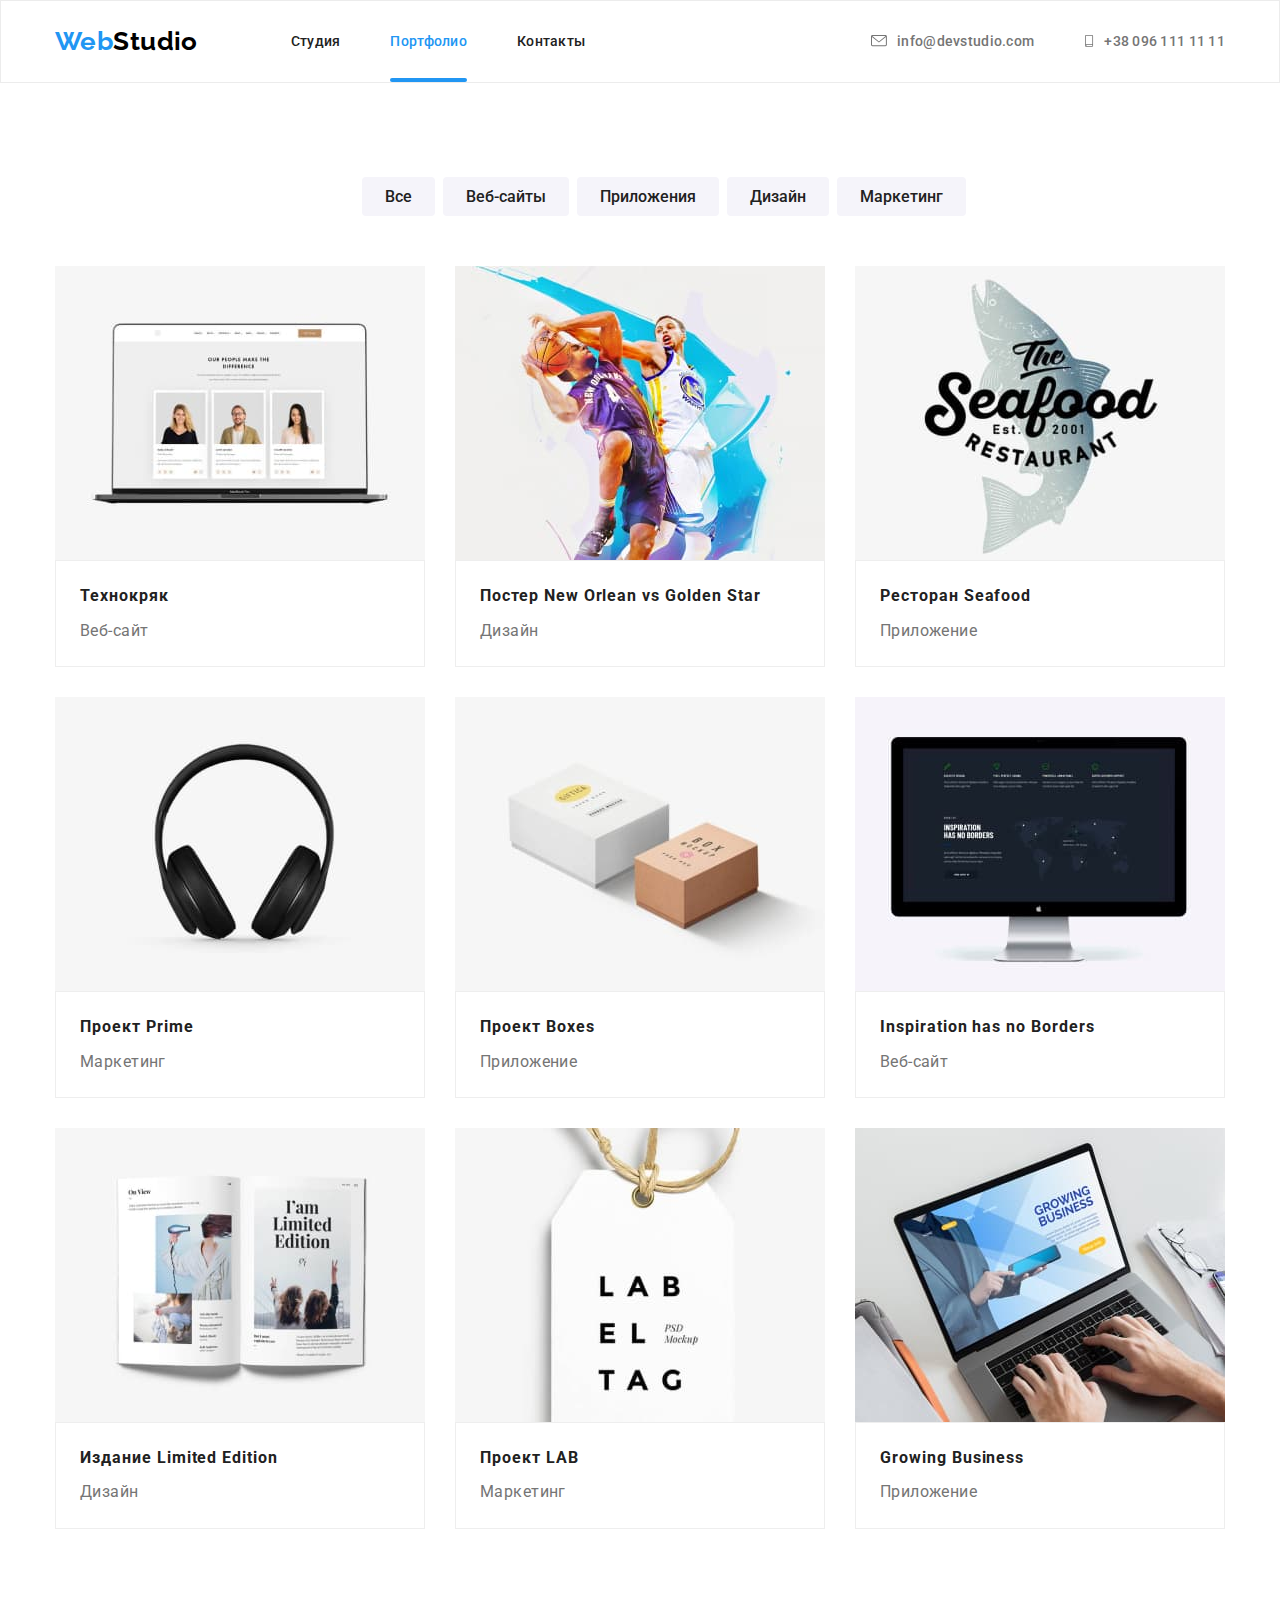
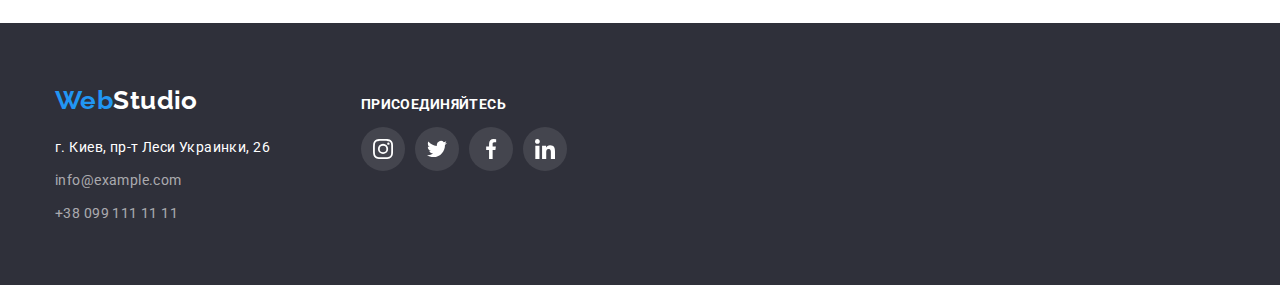
==== portfolio.html @ 551af976 "Драфт №1" ====
<!DOCTYPE html>
<html lang="en">
<head>
    <meta charset="UTF-8">
    <meta name="viewport" content="width=device-width, initial-scale=1.0">
    <title>Портфолио</title>
    <link href="https://fonts.googleapis.com/css2?family=Raleway:wght@700&family=Roboto:wght@400;500;700;900&display=swap" rel="stylesheet">
    <link rel="stylesheet" href="https://cdnjs.cloudflare.com/ajax/libs/modern-normalize/1.0.0/modern-normalize.min.css">
    <link rel="stylesheet" href="./css/common.css">
    <link rel="stylesheet" href="./css/portfolio.css">
</head>
<body>
     <!--Шапка сайта-->
     <header class="page-header portfolio-line">
        <div class="container flexbox">        
            <nav class="navigation">
                <a href="./index.html" class="logo-first">
                    Web<span class="logo-past">Studio</span> 
                 </a>
                <ul class="site-nav list">
                    <li class="site-nav-item"><a href="./index.html" class="link">Студия</a></li>
                    <li class="site-nav-item"><a href="./portfolio.html" class="link current">Портфолио</a></li>
                    <li class="site-nav-item"><a href="" class="link">Контакты</a></li>
                </ul>   
            </nav>
            
            <ul class="contact-info">
                <li class="contact-item">
                    <a href="mailto:info@example.com" class="contact-link">
                     <svg class="icon-mail"> <use href=".\images\icons\symbol-defs.svg#icon-envelope" ></use>
                     </svg> info@devstudio.com
                    </a>
                </li>
                <li class="contact-item">
                    <a href="tel:+380961111111" class="contact-link">
                    <svg class="icon-smartphone"> <use href=".\images\icons\symbol-defs.svg#icon-smartphone" ></use> 
                    </svg> +38 096 111 11 11
                    </a>
                 </li>
            </ul>
        </div>
    
        </header>
<main> 
 
     <section class="section">
    <div class="container"> 
        
        <!--Панель сортировки работ-->
        <ul class="sorter-list">
            <li class="sorter-item"><button type="button" class="btn">Все</button></li>
            <li class="sorter-item"><button type="button" class="btn">Веб-сайты</button></li>
            <li class="sorter-item"><button type="button" class="btn">Приложения</button></li>
            <li class="sorter-item"><button type="button" class="btn">Дизайн</button></li>
            <li class="sorter-item"><button type="button" class="btn">Маркетинг</button></li>
        </ul>

 <!--Примеры работы-->

        <ul class="case-list">
            <li class="case-item">
                <a href="" class="link">
                    <div class="card-overlay">
                        <img src="./images/technokryak.jpg" alt="Страница сайта технокряка" width="370">
                        <p class="text-overlay">Технокряк это современная площадка распространения коронавируса. Компании используют эту платформу для цифрового шпионажа и атак на защищённые сервера конкурентов.
                        </p>
                    </div>
                   <div class="card-content">
                    <h2 class="case-title link">Технокряк</h2>
                    <p class="case-text link">Веб-сайт</p>
                   </div>
                </a>
            </li>

            <li class="case-item">
                <a href="" class="link">
                    <div class="card-overlay">
                    <img src="./images/neworlean.jpg" alt="Два баскетболиста" width="370">
                    <p class="text-overlay">Технокряк это современная площадка распространения коронавируса. Компании используют эту платформу для цифрового шпионажа и атак на защищённые сервера конкурентов.
                    </p>
                    </div>
                    <div class="card-content">
                    <h2 class="case-title link">Постер New Orlean vs Golden Star</h2>
                    <p class="case-text link">Дизайн</p>
                 </div>
                </a>
            </li>

            <li class="case-item">
                <a href="" class="link">
                    <div class="card-overlay">
                    <img src="./images/seafood.jpg" alt="Логотип ресторана Seefood" width="370">
                    <p class="text-overlay">Технокряк это современная площадка распространения коронавируса. Компании используют эту платформу для цифрового шпионажа и атак на защищённые сервера конкурентов.
                    </p>
                    </div>
                    <div class="card-content">
                    <h2 class="case-title link">Ресторан Seafood</h2>
                    <p class="case-text link">Приложение</p>
                    </div>
                </a>
            </li>

            <li class="case-item">
                <a href="" class="link">
                    <div class="card-overlay">
                    <img src="./images/prime.jpg" alt="Наушники" width="370">
                    <p class="text-overlay">Технокряк это современная площадка распространения коронавируса. Компании используют эту платформу для цифрового шпионажа и атак на защищённые сервера конкурентов.
                    </p>
                    </div>
                    <div class="card-content">
                        <h2 class="case-title link">Проект Prime</h2>
                        <p class="case-text link">Маркетинг</p>
                    </div>
                
                </a>
            </li>

            <li class="case-item">
                <a href="" class="link">
                    <div class="card-overlay">
                    <img src="./images/boxes.jpg" alt="Две упаковки" width="370">
                    <p class="text-overlay">Технокряк это современная площадка распространения коронавируса. Компании используют эту платформу для цифрового шпионажа и атак на защищённые сервера конкурентов.
                    </p>
                    </div>
                    <div class="card-content">
                    <h2 class="case-title link">Проект Boxes</h2>
                    <p class="case-text link">Приложение</p>
                    </div>
                </a>
            </li>    

            <li class="case-item">
                <a href="" class="link">
                    <div class="card-overlay">
                    <img src="./images/noborders.jpg" alt="Монитор и демонстрация сайта" width="370">
                    <p class="text-overlay">Технокряк это современная площадка распространения коронавируса. Компании используют эту платформу для цифрового шпионажа и атак на защищённые сервера конкурентов.
                    </p>
                    </div>
                    <div class="card-content">
                    <h2 class="case-title link">Inspiration has no Borders</h2>
                    <p class="case-text link">Веб-сайт</p>
                    </div>
                </a>
            </li>   
                
            <li class="case-item">
                <a href="" class="link">
                    <div class="card-overlay">
                    <img src="./images/limitededition.jpg" alt="Наушники" width="370">
                    <p class="text-overlay">Технокряк это современная площадка распространения коронавируса. Компании используют эту платформу для цифрового шпионажа и атак на защищённые сервера конкурентов.
                    </p>
                    </div>
                   <div class="card-content">
                    <h2 class="case-title link">Издание Limited Edition</h2>
                    <p class="case-text link">Дизайн</p>
                   </div>
                </a>
            </li>  

            <li class="case-item">
                <a href="" class="link">
                    <div class="card-overlay">
                    <img src="./images/lab.jpg" alt="Прайс тэг" width="370">
                    <p class="text-overlay">Технокряк это современная площадка распространения коронавируса. Компании используют эту платформу для цифрового шпионажа и атак на защищённые сервера конкурентов.
                    </p>
                    </div>
                  <div class="card-content">
                    <h2 class="case-title link">Проект LAB</h2>
                    <p class="case-text link">Маркетинг</p>
                  </div>
                </a>
            </li>        

            <li class="case-item">
                <a href="" class="link">
                    <div class="card-overlay">
                    <img src="./images/gb.jpg" alt="Ноутбук и главная страница сайта" width="370">
                    <p class="text-overlay">Технокряк это современная площадка распространения коронавируса. Компании используют эту платформу для цифрового шпионажа и атак на защищённые сервера конкурентов.
                    </p>
                    </div>
                    <div class="card-content">
                        <h2 class="case-title link">Growing Business</h2>
                        <p class="case-text link">Приложение</p>
                    </div>
                
                </a>
            </li>
        </ul>
    </div>
   
    </section>
</main>
 
  <!--Футер-->
  <footer class="footer"> 
        
    <div class="container footer-container"> 
        <div class="adress-box">
            <a href="./index.html" class="logo-first">
                Web<span class="logo-past-footer">Studio</span> 
            </a>    
            <address>
               <p class="adress-text">г. Киев, пр-т Леси Украинки, 26</p> 
                <a href="mailto:info@example.com" class="footer-contact-link">info@example.com</a>
                <a href="tel:+380991111111" class="footer-contact-link tel">+38 099 111 11 11</a>
            </address>
        </div>


        <div class="follow">
            <p class="follow-title">Присоединяйтесь</p>
            <ul class="follow-list list">
                <li class="follow-item">
                    <a href="" class="sn-footer" aria-label="Инстаграм">
                        <svg class="icon-footer">
                            <use href="./images/icons/symbol-defs.svg#icon-instagram-2"></use>
                        </svg>
                    </a>
                </li>
                <li class="follow-item">
                    <a href="" class="sn-footer" aria-label="Твиттер">
                        <svg class="icon-footer">
                            <use href="./images/icons/symbol-defs.svg#icon-twitter-1"></use>
                        </svg>
                    </a>
                </li>
                <li class="follow-item">
                    <a href="" class="sn-footer" aria-label="Фейсбук">
                        <svg class="icon-footer">
                            <use href="./images/icons/symbol-defs.svg#icon-facebook-1"></use>
                        </svg>
                    </a>
                </li>
                <li class="follow-item">
                    <a href="" class="sn-footer" aria-label="Линкедин">
                        <svg class="icon-footer">
                            <use href="./images/icons/symbol-defs.svg#icon-linkedin-1"></use>
                        </svg>
                    </a>
                </li>
            </ul>
        </div>



    </div>

    </footer>
</body>
</html>
---- css/common.css ----
:root {
    --primary-text-color:#757575;
    --title-text-color:#212121;
    --footer-contact-text-color:rgba(255, 255, 255, 0.6);
    --accent-color:#2196F3;
    --primary-white-color:#ffffff;
    --secondary-gray-color:#F5F4FA;
    --secondary-darkgray-color:#2F303A;
    --icon-gray-color:#AFB1B8;
 }

body {
    background-color: var(--primary-white-color);
    color: var(--primary-text-color);
    font-family: Roboto, sans-serif;
    font-weight: 400;
    font-size: 14px;
    line-height: 1.7;
    letter-spacing: 0.03em;
 } 

ul {
    list-style: none;
 }

.container {
   padding-left: 15px;
   padding-right: 15px;
   width: 1200px;
   margin-left: auto;
   margin-right: auto;
  /*  outline: 2px solid tomato; */
   
}

.list {
   margin: 0;
   padding: 0;
}

/* Логотип */
.logo-first {
    margin-right: 93px ;
    color:var(--accent-color);
    font-family: Raleway, sans-serif;
    font-weight: 700;
    font-size: 26px;
    line-height: 1.2; 
    text-decoration: none;
 }
 .logo-past {
     color: #000000;
 }

 .logo-past-footer {
    color:var(--primary-white-color);
 }


 /* Навигация */

 .site-nav .link {
   display: flex;
   color: var(--title-text-color);
   padding-top: 32px;
   padding-bottom: 32px;


  font-weight: 500;
  font-size: 14px;
  line-height: 1.2;
  letter-spacing: 0.02em;
  text-decoration: none;
  position: relative;
 
  transition-property: color;
  transition-duration: 250ms;
  transition-timing-function: cubic-bezier(0.4, 0, 0.2, 1);

 }

 .site-nav .current:after {
    content: "";
    position: absolute;
    bottom: 0px;
    left: 0;
    width: 100%;
    height: 4px;
    border-radius: 2px;
    background-color: var(--accent-color);
 }

 .site-nav {
    display: flex;
 }

 .site-nav-item:not(:last-child) {
    margin-right: 50px;
 }

 .navigation {
    display: flex;
    align-items: center;
    margin-right: auto;
 }

 .flexbox {
    display: flex;
    
 }

 .page-header .flexbox {
   align-items: center;
   justify-content: flex-end;
 }


 .site-nav .current {
   color: var(--accent-color);
 } 



 .site-nav .link:hover,
 .site-nav .link:focus, 
 .footer-contact-link:hover,
 .footer-contact-link:focus, 
 .contact-link:hover,
 .contact-link:focus {
    color: var(--accent-color);
 }

  
 /* Контакты */

 .contact-info {
    display: flex;
    padding-left: 0;
    margin: 0;
 }

 .contact-item:not(:last-child) {
   margin-right: 50px;
}

 .contact-link {
    display: flex;
    align-items: center;
    color: var(--primary-text-color);
   
  
    font-weight: 500;
    font-size: 14px;
    line-height: 1.2;
    letter-spacing: 0.02em;
    text-decoration: none;

    transition-property: color;
    transition-duration: 250ms;
    transition-timing-function: cubic-bezier(0.4, 0, 0.2, 1);
 }

 .icon-mail, .icon-smartphone {
   display: block;
   margin-right: 10px;
   background-size: contain;
   background-position: center;
 }

 .icon-mail, .icon-smartphone {
    fill:currentColor;
 }

 .icon-mail {
    width: 16px;
    height: 12px;
 }

 .icon-smartphone {
    width: 10px;
    height: 12px;
 }

img {
   display: block;
}
  
 /* Футер */

.footer .logo-first {
   display: flex;
   margin-top: 0;
   margin-bottom: 20px;
}

 .footer {
      padding-top: 60px;
      padding-bottom: 60px;
      background: var(--secondary-darkgray-color);
 }

 .footer-container {
   display: flex;
   justify-content: flex-start;
   align-items: baseline;
 }


 .adress-box {
    margin-right: 70px;
 }
 
 .footer-contact-link {
    display: flex;
    margin-top: 0;
    margin-bottom: 9px;
    color: var(--footer-contact-text-color);
    font-weight: 400;
    font-size: 14px;
    text-decoration: none;
    font-style: normal;

    transition-property: color;
    transition-duration: 250ms;
    transition-timing-function: cubic-bezier(0.4, 0, 0.2, 1);

 }
 
 .tel {
   margin-bottom: 0;
 }

 .adress-text {
     margin-top: 0;
     margin-bottom: 9px;
     color: var(--primary-white-color);
     font-weight: 400;
     font-size: 14px;  
     font-style: normal;
 }   


 .follow-title {
   font-weight: 700;
   font-size: 14px;
   line-height: 1.14;
   text-transform: uppercase;
 
   color: var(--primary-white-color);
 }
 
 .follow-list {
   display: flex;
 }
 
 .follow-item:not(:last-child) {
   margin-right: 10px;
}
 
 .sn-footer {
   display: flex;
   width: 44px;
   height: 44px;
   border-radius: 50%;
 
   justify-content: center;
   align-items: center;
 
   background-color: rgba(255, 255, 255, 0.1);
   color: var(--primary-white-color);

   transition-property: background-color;
   transition-duration: 250ms;
   transition-timing-function: cubic-bezier(0.4, 0, 0.2, 1);
 }
 
 .icon-footer {
   width: 20px;
   height: 20px;
   fill: currentColor;
 }
 
 .sn-footer:hover,
 .sn-footer:focus {
   background-color: var(--accent-color);
 }
---- css/portfolio.css ----
.link {
    text-decoration: none;
}

.portfolio-line {
    border: 1px solid #ECECEC
}

.section {
    padding-bottom: 94px;
    padding-top: 94px;
}

/* Кнопки */

.btn {
    background-color: var(--secondary-gray-color);
    color: var(--title-text-color);
    padding: 6px 22px;
    border-radius: 4px;
    border: 1px solid transparent;


    font-weight: 500;
    font-size: 16px;
    line-height: 1.6;

    transition: box-shadow 250ms cubic-bezier(0.4, 0, 0.2, 1),
    background-color 250ms cubic-bezier(0.4, 0, 0.2, 1),
    color 250ms cubic-bezier(0.4, 0, 0.2, 1);
}


.btn:hover,
.btn:focus {
    background-color: var(--accent-color);
    color: var(--primary-white-color);

    font-weight: 500;
    font-size: 16px;
    line-height: 1.6;

    box-shadow: 0px 3px 1px rgba(0, 0, 0, 0.1), 
    0px 1px 2px rgba(0, 0, 0, 0.08), 
    0px 2px 2px rgba(0, 0, 0, 0.12);
}

.sorter-list {
    display: flex;
    margin-top: 0;
    margin-bottom: 50px;
    justify-content: center;
}

.sorter-item {
    margin-left: 8px;
}

/* Примеры работ */

.case-list {
    display: flex;
    flex-wrap: wrap;
    margin: 0;
    padding-left: 0;
    padding-top: 0;
    padding-bottom: 0;
}

.case-item {
    width: calc((100% - 60px) / 3);
    margin-right: 30px;
    margin-bottom: 0px;

    transition-property: box-shadow;
    transition-duration: 250ms;
    transition-timing-function: cubic-bezier(0.4, 0, 0.2, 1);
}

.case-item:nth-child(3n) {
    margin-right: 0;
  }

 .case-item:nth-child(-n + 6) {
     margin-bottom: 30px;
}


 .case-item:hover,
 .case-item:focus {
    box-shadow: 0px 1px 1px rgba(0, 0, 0, 0.12), 
    0px 4px 4px rgba(0, 0, 0, 0.06), 
    1px 4px 6px rgba(0, 0, 0, 0.16);
}

 .case-title {
    margin-top: 0;
    margin-bottom: 4px;
    color: var(--title-text-color);

    font-weight: 700;
    font-size: 16px;
    line-height: 1.9;
    letter-spacing: 0.06em;
}

 .case-text {
    margin-top: 0;
    margin-bottom: 0;
    color: var(--primary-text-color);

    font-weight: 400;
    font-size: 16px;
    line-height: 1.9;
}

 .card-content {
    padding-top: 20px;
    padding-left: 24px;
    padding-bottom: 20px;
    padding-right: 24px;
    border: 1px solid #EEEEEE;
    
}

 .card-overlay {
    position: relative;
    overflow: hidden;
}
  
  .text-overlay {
    position: absolute;
    display: flex;
    bottom: 0;
    left: 0;
    width: 100%;
    height: 100%;

  
    margin: 0;
    padding: 0 24px;
  
    font-weight: 400;
    font-size: 18px;
    line-height: 1.55;
  
    justify-content: center;
    align-items: center;
  
    background-color: rgba(33, 150, 243, 0.9);
    color: var(--primary-white-color);
    transform: translateY(100%);
    transition: transform 250ms cubic-bezier(0.4, 0, 0.2, 1);
}
 
  .case-item:hover .text-overlay {
    transform: translateY(0);
    transition: transform 250ms cubic-bezier(0.4, 0, 0.2, 1);
}
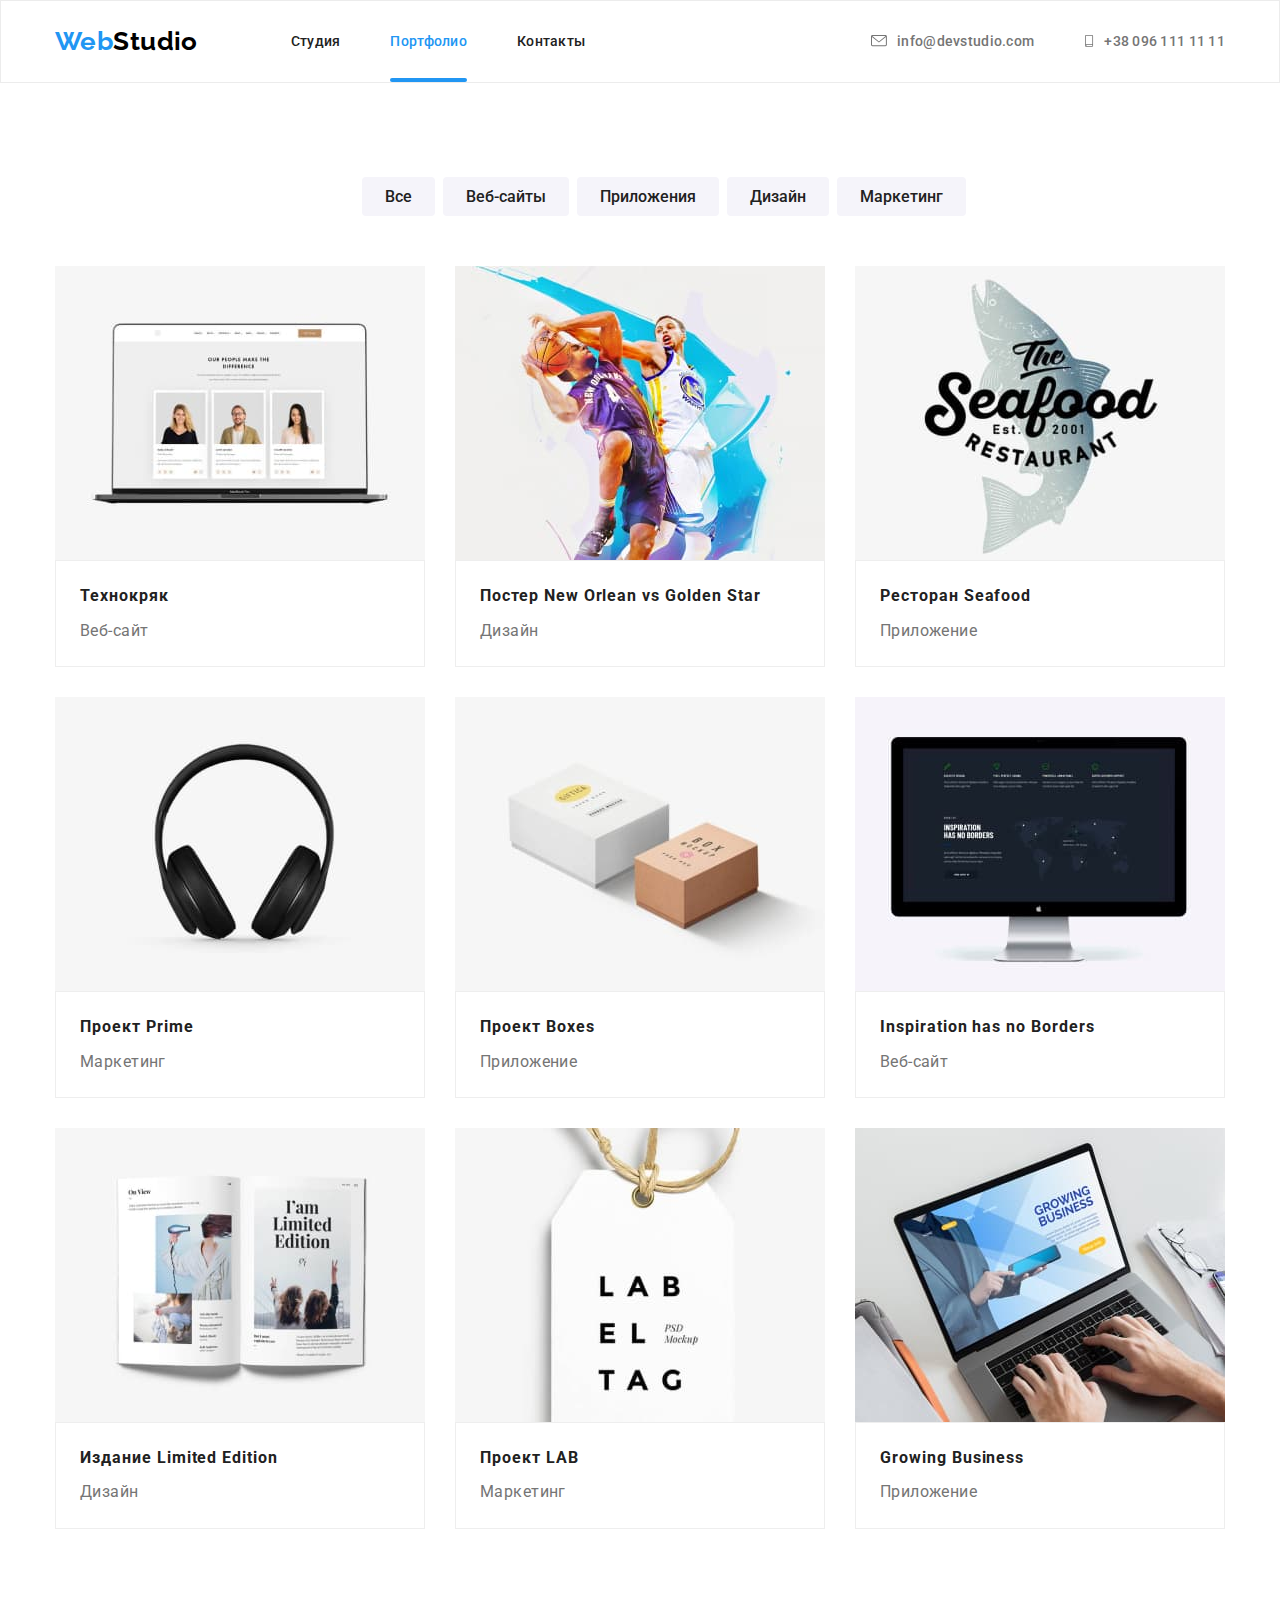
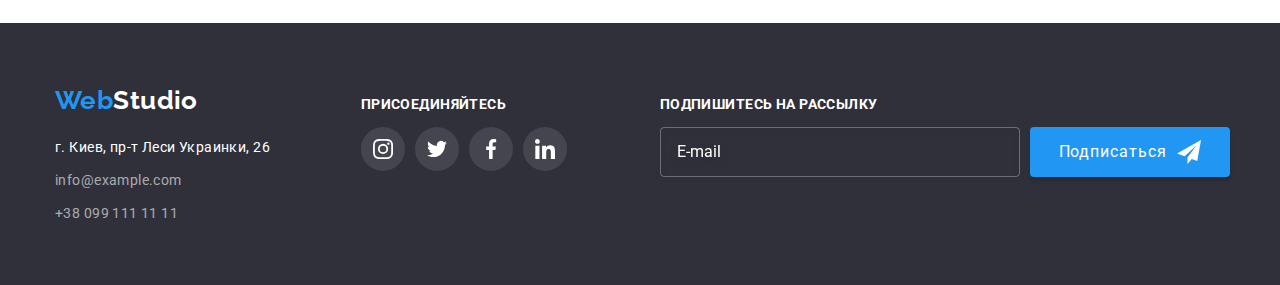
==== commit dcde07f4: "3" ====
--- a/portfolio.html
+++ b/portfolio.html
@@ -1,250 +1,353 @@
 <!DOCTYPE html>
 <html lang="en">
-<head>
-    <meta charset="UTF-8">
-    <meta name="viewport" content="width=device-width, initial-scale=1.0">
+  <head>
+    <meta charset="UTF-8" />
+    <meta name="viewport" content="width=device-width, initial-scale=1.0" />
     <title>Портфолио</title>
-    <link href="https://fonts.googleapis.com/css2?family=Raleway:wght@700&family=Roboto:wght@400;500;700;900&display=swap" rel="stylesheet">
-    <link rel="stylesheet" href="https://cdnjs.cloudflare.com/ajax/libs/modern-normalize/1.0.0/modern-normalize.min.css">
-    <link rel="stylesheet" href="./css/common.css">
-    <link rel="stylesheet" href="./css/portfolio.css">
-</head>
-<body>
-     <!--Шапка сайта-->
-     <header class="page-header portfolio-line">
-        <div class="container flexbox">        
-            <nav class="navigation">
-                <a href="./index.html" class="logo-first">
-                    Web<span class="logo-past">Studio</span> 
-                 </a>
-                <ul class="site-nav list">
-                    <li class="site-nav-item"><a href="./index.html" class="link">Студия</a></li>
-                    <li class="site-nav-item"><a href="./portfolio.html" class="link current">Портфолио</a></li>
-                    <li class="site-nav-item"><a href="" class="link">Контакты</a></li>
-                </ul>   
-            </nav>
-            
-            <ul class="contact-info">
-                <li class="contact-item">
-                    <a href="mailto:info@example.com" class="contact-link">
-                     <svg class="icon-mail"> <use href=".\images\icons\symbol-defs.svg#icon-envelope" ></use>
-                     </svg> info@devstudio.com
-                    </a>
-                </li>
-                <li class="contact-item">
-                    <a href="tel:+380961111111" class="contact-link">
-                    <svg class="icon-smartphone"> <use href=".\images\icons\symbol-defs.svg#icon-smartphone" ></use> 
-                    </svg> +38 096 111 11 11
-                    </a>
-                 </li>
-            </ul>
+    <link
+      href="https://fonts.googleapis.com/css2?family=Raleway:wght@700&family=Roboto:wght@400;500;700;900&display=swap"
+      rel="stylesheet"
+    />
+    <link
+      rel="stylesheet"
+      href="https://cdnjs.cloudflare.com/ajax/libs/modern-normalize/1.0.0/modern-normalize.min.css"
+    />
+    <link rel="stylesheet" href="./css/common.css" />
+    <link rel="stylesheet" href="./css/portfolio.css" />
+  </head>
+  <body>
+    <!--Шапка сайта-->
+    <header class="page-header portfolio-line">
+      <div class="container flexbox">
+        <nav class="navigation">
+          <a href="./index.html" class="logo-first">
+            Web<span class="logo-past">Studio</span>
+          </a>
+          <ul class="site-nav list">
+            <li class="site-nav-item">
+              <a href="./index.html" class="link">Студия</a>
+            </li>
+            <li class="site-nav-item">
+              <a href="./portfolio.html" class="link current">Портфолио</a>
+            </li>
+            <li class="site-nav-item"><a href="" class="link">Контакты</a></li>
+          </ul>
+        </nav>
+
+        <ul class="contact-info">
+          <li class="contact-item">
+            <a href="mailto:info@example.com" class="contact-link">
+              <svg class="icon-mail">
+                <use href=".\images\icons\symbol-defs.svg#icon-envelope"></use>
+              </svg>
+              info@devstudio.com
+            </a>
+          </li>
+          <li class="contact-item">
+            <a href="tel:+380961111111" class="contact-link">
+              <svg class="icon-smartphone">
+                <use
+                  href=".\images\icons\symbol-defs.svg#icon-smartphone"
+                ></use>
+              </svg>
+              +38 096 111 11 11
+            </a>
+          </li>
+        </ul>
+      </div>
+    </header>
+    <main>
+      <section class="section">
+        <div class="container">
+          <!--Панель сортировки работ-->
+          <ul class="sorter-list">
+            <li class="sorter-item">
+              <button type="button" class="btn">Все</button>
+            </li>
+            <li class="sorter-item">
+              <button type="button" class="btn">Веб-сайты</button>
+            </li>
+            <li class="sorter-item">
+              <button type="button" class="btn">Приложения</button>
+            </li>
+            <li class="sorter-item">
+              <button type="button" class="btn">Дизайн</button>
+            </li>
+            <li class="sorter-item">
+              <button type="button" class="btn">Маркетинг</button>
+            </li>
+          </ul>
+
+          <!--Примеры работы-->
+
+          <ul class="case-list">
+            <li class="case-item">
+              <a href="" class="case-link link">
+                <div class="card-overlay">
+                  <img
+                    src="./images/technokryak.jpg"
+                    alt="Страница сайта технокряка"
+                    width="370"
+                  />
+                  <p class="text-overlay">
+                    Технокряк это современная площадка распространения
+                    коронавируса. Компании используют эту платформу для
+                    цифрового шпионажа и атак на защищённые сервера конкурентов.
+                  </p>
+                </div>
+                <div class="card-content">
+                  <h2 class="case-title link">Технокряк</h2>
+                  <p class="case-text link">Веб-сайт</p>
+                </div>
+              </a>
+            </li>
+
+            <li class="case-item">
+              <a href="" class="case-link link">
+                <div class="card-overlay">
+                  <img
+                    src="./images/neworlean.jpg"
+                    alt="Два баскетболиста"
+                    width="370"
+                  />
+                  <p class="text-overlay">
+                    Технокряк это современная площадка распространения
+                    коронавируса. Компании используют эту платформу для
+                    цифрового шпионажа и атак на защищённые сервера конкурентов.
+                  </p>
+                </div>
+                <div class="card-content">
+                  <h2 class="case-title link">
+                    Постер New Orlean vs Golden Star
+                  </h2>
+                  <p class="case-text link">Дизайн</p>
+                </div>
+              </a>
+            </li>
+
+            <li class="case-item">
+              <a href="" class="case-link link">
+                <div class="card-overlay">
+                  <img
+                    src="./images/seafood.jpg"
+                    alt="Логотип ресторана Seefood"
+                    width="370"
+                  />
+                  <p class="text-overlay">
+                    Технокряк это современная площадка распространения
+                    коронавируса. Компании используют эту платформу для
+                    цифрового шпионажа и атак на защищённые сервера конкурентов.
+                  </p>
+                </div>
+                <div class="card-content">
+                  <h2 class="case-title link">Ресторан Seafood</h2>
+                  <p class="case-text link">Приложение</p>
+                </div>
+              </a>
+            </li>
+
+            <li class="case-item">
+              <a href="" class="case-link link">
+                <div class="card-overlay">
+                  <img src="./images/prime.jpg" alt="Наушники" width="370" />
+                  <p class="text-overlay">
+                    Технокряк это современная площадка распространения
+                    коронавируса. Компании используют эту платформу для
+                    цифрового шпионажа и атак на защищённые сервера конкурентов.
+                  </p>
+                </div>
+                <div class="card-content">
+                  <h2 class="case-title link">Проект Prime</h2>
+                  <p class="case-text link">Маркетинг</p>
+                </div>
+              </a>
+            </li>
+
+            <li class="case-item">
+              <a href="" class="case-link link">
+                <div class="card-overlay">
+                  <img
+                    src="./images/boxes.jpg"
+                    alt="Две упаковки"
+                    width="370"
+                  />
+                  <p class="text-overlay">
+                    Технокряк это современная площадка распространения
+                    коронавируса. Компании используют эту платформу для
+                    цифрового шпионажа и атак на защищённые сервера конкурентов.
+                  </p>
+                </div>
+                <div class="card-content">
+                  <h2 class="case-title link">Проект Boxes</h2>
+                  <p class="case-text link">Приложение</p>
+                </div>
+              </a>
+            </li>
+
+            <li class="case-item">
+              <a href="" class="case-link link">
+                <div class="card-overlay">
+                  <img
+                    src="./images/noborders.jpg"
+                    alt="Монитор и демонстрация сайта"
+                    width="370"
+                  />
+                  <p class="text-overlay">
+                    Технокряк это современная площадка распространения
+                    коронавируса. Компании используют эту платформу для
+                    цифрового шпионажа и атак на защищённые сервера конкурентов.
+                  </p>
+                </div>
+                <div class="card-content">
+                  <h2 class="case-title link">Inspiration has no Borders</h2>
+                  <p class="case-text link">Веб-сайт</p>
+                </div>
+              </a>
+            </li>
+
+            <li class="case-item">
+              <a href="" class="case-link link">
+                <div class="card-overlay">
+                  <img
+                    src="./images/limitededition.jpg"
+                    alt="Наушники"
+                    width="370"
+                  />
+                  <p class="text-overlay">
+                    Технокряк это современная площадка распространения
+                    коронавируса. Компании используют эту платформу для
+                    цифрового шпионажа и атак на защищённые сервера конкурентов.
+                  </p>
+                </div>
+                <div class="card-content">
+                  <h2 class="case-title link">Издание Limited Edition</h2>
+                  <p class="case-text link">Дизайн</p>
+                </div>
+              </a>
+            </li>
+
+            <li class="case-item">
+              <a href="" class="case-link link">
+                <div class="card-overlay">
+                  <img src="./images/lab.jpg" alt="Прайс тэг" width="370" />
+                  <p class="text-overlay">
+                    Технокряк это современная площадка распространения
+                    коронавируса. Компании используют эту платформу для
+                    цифрового шпионажа и атак на защищённые сервера конкурентов.
+                  </p>
+                </div>
+                <div class="card-content">
+                  <h2 class="case-title link">Проект LAB</h2>
+                  <p class="case-text link">Маркетинг</p>
+                </div>
+              </a>
+            </li>
+
+            <li class="case-item">
+              <a href="" class="case-link link">
+                <div class="card-overlay">
+                  <img
+                    src="./images/gb.jpg"
+                    alt="Ноутбук и главная страница сайта"
+                    width="370"
+                  />
+                  <p class="text-overlay">
+                    Технокряк это современная площадка распространения
+                    коронавируса. Компании используют эту платформу для
+                    цифрового шпионажа и атак на защищённые сервера конкурентов.
+                  </p>
+                </div>
+                <div class="card-content">
+                  <h2 class="case-title link">Growing Business</h2>
+                  <p class="case-text link">Приложение</p>
+                </div>
+              </a>
+            </li>
+          </ul>
         </div>
-    
-        </header>
-<main> 
- 
-     <section class="section">
-    <div class="container"> 
-        
-        <!--Панель сортировки работ-->
-        <ul class="sorter-list">
-            <li class="sorter-item"><button type="button" class="btn">Все</button></li>
-            <li class="sorter-item"><button type="button" class="btn">Веб-сайты</button></li>
-            <li class="sorter-item"><button type="button" class="btn">Приложения</button></li>
-            <li class="sorter-item"><button type="button" class="btn">Дизайн</button></li>
-            <li class="sorter-item"><button type="button" class="btn">Маркетинг</button></li>
-        </ul>
-
- <!--Примеры работы-->
-
-        <ul class="case-list">
-            <li class="case-item">
-                <a href="" class="link">
-                    <div class="card-overlay">
-                        <img src="./images/technokryak.jpg" alt="Страница сайта технокряка" width="370">
-                        <p class="text-overlay">Технокряк это современная площадка распространения коронавируса. Компании используют эту платформу для цифрового шпионажа и атак на защищённые сервера конкурентов.
-                        </p>
-                    </div>
-                   <div class="card-content">
-                    <h2 class="case-title link">Технокряк</h2>
-                    <p class="case-text link">Веб-сайт</p>
-                   </div>
-                </a>
-            </li>
-
-            <li class="case-item">
-                <a href="" class="link">
-                    <div class="card-overlay">
-                    <img src="./images/neworlean.jpg" alt="Два баскетболиста" width="370">
-                    <p class="text-overlay">Технокряк это современная площадка распространения коронавируса. Компании используют эту платформу для цифрового шпионажа и атак на защищённые сервера конкурентов.
-                    </p>
-                    </div>
-                    <div class="card-content">
-                    <h2 class="case-title link">Постер New Orlean vs Golden Star</h2>
-                    <p class="case-text link">Дизайн</p>
-                 </div>
-                </a>
-            </li>
-
-            <li class="case-item">
-                <a href="" class="link">
-                    <div class="card-overlay">
-                    <img src="./images/seafood.jpg" alt="Логотип ресторана Seefood" width="370">
-                    <p class="text-overlay">Технокряк это современная площадка распространения коронавируса. Компании используют эту платформу для цифрового шпионажа и атак на защищённые сервера конкурентов.
-                    </p>
-                    </div>
-                    <div class="card-content">
-                    <h2 class="case-title link">Ресторан Seafood</h2>
-                    <p class="case-text link">Приложение</p>
-                    </div>
-                </a>
-            </li>
-
-            <li class="case-item">
-                <a href="" class="link">
-                    <div class="card-overlay">
-                    <img src="./images/prime.jpg" alt="Наушники" width="370">
-                    <p class="text-overlay">Технокряк это современная площадка распространения коронавируса. Компании используют эту платформу для цифрового шпионажа и атак на защищённые сервера конкурентов.
-                    </p>
-                    </div>
-                    <div class="card-content">
-                        <h2 class="case-title link">Проект Prime</h2>
-                        <p class="case-text link">Маркетинг</p>
-                    </div>
-                
-                </a>
-            </li>
-
-            <li class="case-item">
-                <a href="" class="link">
-                    <div class="card-overlay">
-                    <img src="./images/boxes.jpg" alt="Две упаковки" width="370">
-                    <p class="text-overlay">Технокряк это современная площадка распространения коронавируса. Компании используют эту платформу для цифрового шпионажа и атак на защищённые сервера конкурентов.
-                    </p>
-                    </div>
-                    <div class="card-content">
-                    <h2 class="case-title link">Проект Boxes</h2>
-                    <p class="case-text link">Приложение</p>
-                    </div>
-                </a>
-            </li>    
-
-            <li class="case-item">
-                <a href="" class="link">
-                    <div class="card-overlay">
-                    <img src="./images/noborders.jpg" alt="Монитор и демонстрация сайта" width="370">
-                    <p class="text-overlay">Технокряк это современная площадка распространения коронавируса. Компании используют эту платформу для цифрового шпионажа и атак на защищённые сервера конкурентов.
-                    </p>
-                    </div>
-                    <div class="card-content">
-                    <h2 class="case-title link">Inspiration has no Borders</h2>
-                    <p class="case-text link">Веб-сайт</p>
-                    </div>
-                </a>
-            </li>   
-                
-            <li class="case-item">
-                <a href="" class="link">
-                    <div class="card-overlay">
-                    <img src="./images/limitededition.jpg" alt="Наушники" width="370">
-                    <p class="text-overlay">Технокряк это современная площадка распространения коронавируса. Компании используют эту платформу для цифрового шпионажа и атак на защищённые сервера конкурентов.
-                    </p>
-                    </div>
-                   <div class="card-content">
-                    <h2 class="case-title link">Издание Limited Edition</h2>
-                    <p class="case-text link">Дизайн</p>
-                   </div>
-                </a>
-            </li>  
-
-            <li class="case-item">
-                <a href="" class="link">
-                    <div class="card-overlay">
-                    <img src="./images/lab.jpg" alt="Прайс тэг" width="370">
-                    <p class="text-overlay">Технокряк это современная площадка распространения коронавируса. Компании используют эту платформу для цифрового шпионажа и атак на защищённые сервера конкурентов.
-                    </p>
-                    </div>
-                  <div class="card-content">
-                    <h2 class="case-title link">Проект LAB</h2>
-                    <p class="case-text link">Маркетинг</p>
-                  </div>
-                </a>
-            </li>        
-
-            <li class="case-item">
-                <a href="" class="link">
-                    <div class="card-overlay">
-                    <img src="./images/gb.jpg" alt="Ноутбук и главная страница сайта" width="370">
-                    <p class="text-overlay">Технокряк это современная площадка распространения коронавируса. Компании используют эту платформу для цифрового шпионажа и атак на защищённые сервера конкурентов.
-                    </p>
-                    </div>
-                    <div class="card-content">
-                        <h2 class="case-title link">Growing Business</h2>
-                        <p class="case-text link">Приложение</p>
-                    </div>
-                
-                </a>
-            </li>
-        </ul>
-    </div>
-   
-    </section>
-</main>
- 
-  <!--Футер-->
-  <footer class="footer"> 
-        
-    <div class="container footer-container"> 
+      </section>
+    </main>
+
+    <!--Футер-->
+    <footer class="footer">
+      <div class="container footer-container">
         <div class="adress-box">
-            <a href="./index.html" class="logo-first">
-                Web<span class="logo-past-footer">Studio</span> 
-            </a>    
-            <address>
-               <p class="adress-text">г. Киев, пр-т Леси Украинки, 26</p> 
-                <a href="mailto:info@example.com" class="footer-contact-link">info@example.com</a>
-                <a href="tel:+380991111111" class="footer-contact-link tel">+38 099 111 11 11</a>
-            </address>
+          <a href="./index.html" class="logo-first">
+            Web<span class="logo-past-footer">Studio</span>
+          </a>
+          <address>
+            <p class="adress-text">г. Киев, пр-т Леси Украинки, 26</p>
+            <a href="mailto:info@example.com" class="footer-contact-link"
+              >info@example.com</a
+            >
+            <a href="tel:+380991111111" class="footer-contact-link tel"
+              >+38 099 111 11 11</a
+            >
+          </address>
         </div>
 
-
         <div class="follow">
-            <p class="follow-title">Присоединяйтесь</p>
-            <ul class="follow-list list">
-                <li class="follow-item">
-                    <a href="" class="sn-footer" aria-label="Инстаграм">
-                        <svg class="icon-footer">
-                            <use href="./images/icons/symbol-defs.svg#icon-instagram-2"></use>
-                        </svg>
-                    </a>
-                </li>
-                <li class="follow-item">
-                    <a href="" class="sn-footer" aria-label="Твиттер">
-                        <svg class="icon-footer">
-                            <use href="./images/icons/symbol-defs.svg#icon-twitter-1"></use>
-                        </svg>
-                    </a>
-                </li>
-                <li class="follow-item">
-                    <a href="" class="sn-footer" aria-label="Фейсбук">
-                        <svg class="icon-footer">
-                            <use href="./images/icons/symbol-defs.svg#icon-facebook-1"></use>
-                        </svg>
-                    </a>
-                </li>
-                <li class="follow-item">
-                    <a href="" class="sn-footer" aria-label="Линкедин">
-                        <svg class="icon-footer">
-                            <use href="./images/icons/symbol-defs.svg#icon-linkedin-1"></use>
-                        </svg>
-                    </a>
-                </li>
-            </ul>
+          <p class="follow-title">Присоединяйтесь</p>
+          <ul class="follow-list list">
+            <li class="follow-item">
+              <a href="" class="sn-footer" aria-label="Инстаграм">
+                <svg class="icon-footer">
+                  <use
+                    href="./images/icons/symbol-defs.svg#icon-instagram-2"
+                  ></use>
+                </svg>
+              </a>
+            </li>
+            <li class="follow-item">
+              <a href="" class="sn-footer" aria-label="Твиттер">
+                <svg class="icon-footer">
+                  <use
+                    href="./images/icons/symbol-defs.svg#icon-twitter-1"
+                  ></use>
+                </svg>
+              </a>
+            </li>
+            <li class="follow-item">
+              <a href="" class="sn-footer" aria-label="Фейсбук">
+                <svg class="icon-footer">
+                  <use
+                    href="./images/icons/symbol-defs.svg#icon-facebook-1"
+                  ></use>
+                </svg>
+              </a>
+            </li>
+            <li class="follow-item">
+              <a href="" class="sn-footer" aria-label="Линкедин">
+                <svg class="icon-footer">
+                  <use
+                    href="./images/icons/symbol-defs.svg#icon-linkedin-1"
+                  ></use>
+                </svg>
+              </a>
+            </li>
+          </ul>
         </div>
 
-
-
-    </div>
-
+        <div class="form-footer-box">
+          <p class="follow-title">Подпишитесь на рассылку</p>
+          <form class="form-footer">
+            <input
+              type="email"
+              name="mail"
+              autocomplete="off"
+              class="form-send"
+              placeholder="E-mail"
+            />
+
+            <button type="submit" class="submit">
+              Подписаться
+              <svg class="icon-send">
+                <use href="./images/icons/symbol-defs.svg#icon-icon-send"></use>
+              </svg>
+            </button>
+          </form>
+        </div>
+      </div>
     </footer>
-</body>
-</html>+  </body>
+</html>
--- a/css/common.css
+++ b/css/common.css
@@ -240,6 +240,10 @@
  }   
 
 
+ .follow {
+    margin-right: 93px;
+ }
+
  .follow-title {
    font-weight: 700;
    font-size: 14px;
@@ -285,3 +289,51 @@
    background-color: var(--accent-color);
  }
 
+/* Форма Футера */
+
+.form-footer-box {
+   display: block;
+ }
+ 
+ .form-footer {
+   display: flex;
+   align-items: center;
+ }
+ 
+ 
+ .icon-send {
+   display: inline-block;
+   width: 24px;
+   height: 24px;
+   margin-left: 10px;
+ 
+   fill: var(--primary-white-color);
+ }
+ 
+ .form-send {
+   display: flex;
+   width: 360px;
+   height: 50px;
+   margin-right: 10px;
+   padding: 15px 16px;
+   border: 1px solid rgba(255, 255, 255, 0.3);
+   filter: drop-shadow(0px 4px 4px rgba(0, 0, 0, 0.15));
+   border-radius: 4px;
+ 
+   align-items: center;
+ 
+   background-color: transparent;
+   color: var(--primary-white-color)
+ }
+ 
+ .form-send::placeholder {
+   font-weight: 400;
+   font-size: 16px;
+   line-height: 1.25;
+ 
+   color: var(--footer-tel-color);
+ }
+ 
+ .form-send:focus {
+   color: var(--primary-white-color);
+ }
--- a/css/portfolio.css
+++ b/css/portfolio.css
@@ -1,160 +1,169 @@
-
 .link {
-    text-decoration: none;
+  text-decoration: none;
 }
 
 .portfolio-line {
-    border: 1px solid #ECECEC
+  border: 1px solid #ececec;
 }
 
 .section {
-    padding-bottom: 94px;
-    padding-top: 94px;
+  padding-bottom: 94px;
+  padding-top: 94px;
 }
 
 /* Кнопки */
 
 .btn {
-    background-color: var(--secondary-gray-color);
-    color: var(--title-text-color);
-    padding: 6px 22px;
-    border-radius: 4px;
-    border: 1px solid transparent;
+  background-color: var(--secondary-gray-color);
+  color: var(--title-text-color);
+  padding: 6px 22px;
+  border-radius: 4px;
+  border: 1px solid transparent;
 
+  font-weight: 500;
+  font-size: 16px;
+  line-height: 1.6;
 
-    font-weight: 500;
-    font-size: 16px;
-    line-height: 1.6;
-
-    transition: box-shadow 250ms cubic-bezier(0.4, 0, 0.2, 1),
+  transition: box-shadow 250ms cubic-bezier(0.4, 0, 0.2, 1),
     background-color 250ms cubic-bezier(0.4, 0, 0.2, 1),
     color 250ms cubic-bezier(0.4, 0, 0.2, 1);
 }
 
-
 .btn:hover,
 .btn:focus {
-    background-color: var(--accent-color);
-    color: var(--primary-white-color);
+  background-color: var(--accent-color);
+  color: var(--primary-white-color);
 
-    font-weight: 500;
-    font-size: 16px;
-    line-height: 1.6;
+  font-weight: 500;
+  font-size: 16px;
+  line-height: 1.6;
 
-    box-shadow: 0px 3px 1px rgba(0, 0, 0, 0.1), 
-    0px 1px 2px rgba(0, 0, 0, 0.08), 
+  box-shadow: 0px 3px 1px rgba(0, 0, 0, 0.1), 0px 1px 2px rgba(0, 0, 0, 0.08),
     0px 2px 2px rgba(0, 0, 0, 0.12);
 }
 
 .sorter-list {
-    display: flex;
-    margin-top: 0;
-    margin-bottom: 50px;
-    justify-content: center;
+  display: flex;
+  margin-top: 0;
+  margin-bottom: 50px;
+  justify-content: center;
 }
 
 .sorter-item {
-    margin-left: 8px;
+  margin-left: 8px;
 }
 
 /* Примеры работ */
 
 .case-list {
-    display: flex;
-    flex-wrap: wrap;
-    margin: 0;
-    padding-left: 0;
-    padding-top: 0;
-    padding-bottom: 0;
+  display: flex;
+  flex-wrap: wrap;
+  margin: 0;
+  padding-left: 0;
+  padding-top: 0;
+  padding-bottom: 0;
 }
 
 .case-item {
-    width: calc((100% - 60px) / 3);
-    margin-right: 30px;
-    margin-bottom: 0px;
-
-    transition-property: box-shadow;
-    transition-duration: 250ms;
-    transition-timing-function: cubic-bezier(0.4, 0, 0.2, 1);
+  width: calc((100% - 60px) / 3);
+  margin-right: 30px;
+  margin-bottom: 0px;
 }
 
 .case-item:nth-child(3n) {
-    margin-right: 0;
-  }
-
- .case-item:nth-child(-n + 6) {
-     margin-bottom: 30px;
+  margin-right: 0;
 }
 
+.case-item:nth-child(-n + 6) {
+  margin-bottom: 30px;
+}
 
- .case-item:hover,
- .case-item:focus {
-    box-shadow: 0px 1px 1px rgba(0, 0, 0, 0.12), 
-    0px 4px 4px rgba(0, 0, 0, 0.06), 
+.case-link:hover,
+.case-link:focus {
+  box-shadow: 0px 1px 1px rgba(0, 0, 0, 0.12), 0px 4px 4px rgba(0, 0, 0, 0.06),
     1px 4px 6px rgba(0, 0, 0, 0.16);
 }
 
- .case-title {
-    margin-top: 0;
-    margin-bottom: 4px;
-    color: var(--title-text-color);
+.case-title {
+  margin-top: 0;
+  margin-bottom: 4px;
+  color: var(--title-text-color);
 
-    font-weight: 700;
-    font-size: 16px;
-    line-height: 1.9;
-    letter-spacing: 0.06em;
+  font-weight: 700;
+  font-size: 16px;
+  line-height: 1.9;
+  letter-spacing: 0.06em;
 }
 
- .case-text {
-    margin-top: 0;
-    margin-bottom: 0;
-    color: var(--primary-text-color);
+.case-text {
+  margin-top: 0;
+  margin-bottom: 0;
+  color: var(--primary-text-color);
 
-    font-weight: 400;
-    font-size: 16px;
-    line-height: 1.9;
+  font-weight: 400;
+  font-size: 16px;
+  line-height: 1.9;
 }
 
- .card-content {
-    padding-top: 20px;
-    padding-left: 24px;
-    padding-bottom: 20px;
-    padding-right: 24px;
-    border: 1px solid #EEEEEE;
-    
+.card-content {
+  padding-top: 20px;
+  padding-left: 24px;
+  padding-bottom: 20px;
+  padding-right: 24px;
+  border: 1px solid #eeeeee;
 }
 
- .card-overlay {
-    position: relative;
-    overflow: hidden;
+.card-overlay {
+  position: relative;
+  overflow: hidden;
 }
-  
-  .text-overlay {
-    position: absolute;
-    display: flex;
-    bottom: 0;
-    left: 0;
-    width: 100%;
-    height: 100%;
 
-  
-    margin: 0;
-    padding: 0 24px;
-  
-    font-weight: 400;
-    font-size: 18px;
-    line-height: 1.55;
-  
-    justify-content: center;
-    align-items: center;
-  
-    background-color: rgba(33, 150, 243, 0.9);
-    color: var(--primary-white-color);
-    transform: translateY(100%);
-    transition: transform 250ms cubic-bezier(0.4, 0, 0.2, 1);
+.text-overlay {
+  position: absolute;
+  display: flex;
+  bottom: 0;
+  left: 0;
+  width: 100%;
+  height: 100%;
+
+  margin: 0;
+  padding: 0 24px;
+
+  font-weight: 400;
+  font-size: 18px;
+  line-height: 1.55;
+
+  justify-content: center;
+  align-items: center;
+
+  background-color: rgba(33, 150, 243, 0.9);
+  color: var(--primary-white-color);
+  transform: translateY(100%);
+  transition: transform 250ms cubic-bezier(0.4, 0, 0.2, 1);
 }
- 
-  .case-item:hover .text-overlay {
-    transform: translateY(0);
-    transition: transform 250ms cubic-bezier(0.4, 0, 0.2, 1);
-}+
+.case-item:hover .text-overlay {
+  transform: translateY(0);
+  transition: transform 250ms cubic-bezier(0.4, 0, 0.2, 1);
+}
+
+.submit {
+  display: inline-flex;
+  width: 200px;
+  height: 50px;
+  border: none;
+  border-radius: 4px;
+  padding-top: 10px;
+  padding-bottom: 10px;
+  font-size: 16px;
+  line-height: 1.87px;
+  letter-spacing: 0.06em;
+  align-items: center;
+  justify-content: center;
+
+  color: var(--primary-white-color);
+  background-color: var(--accent-color);
+  cursor: pointer;
+
+  box-shadow: 0px 4px 4px rgba(0, 0, 0, 0.15);
+}
